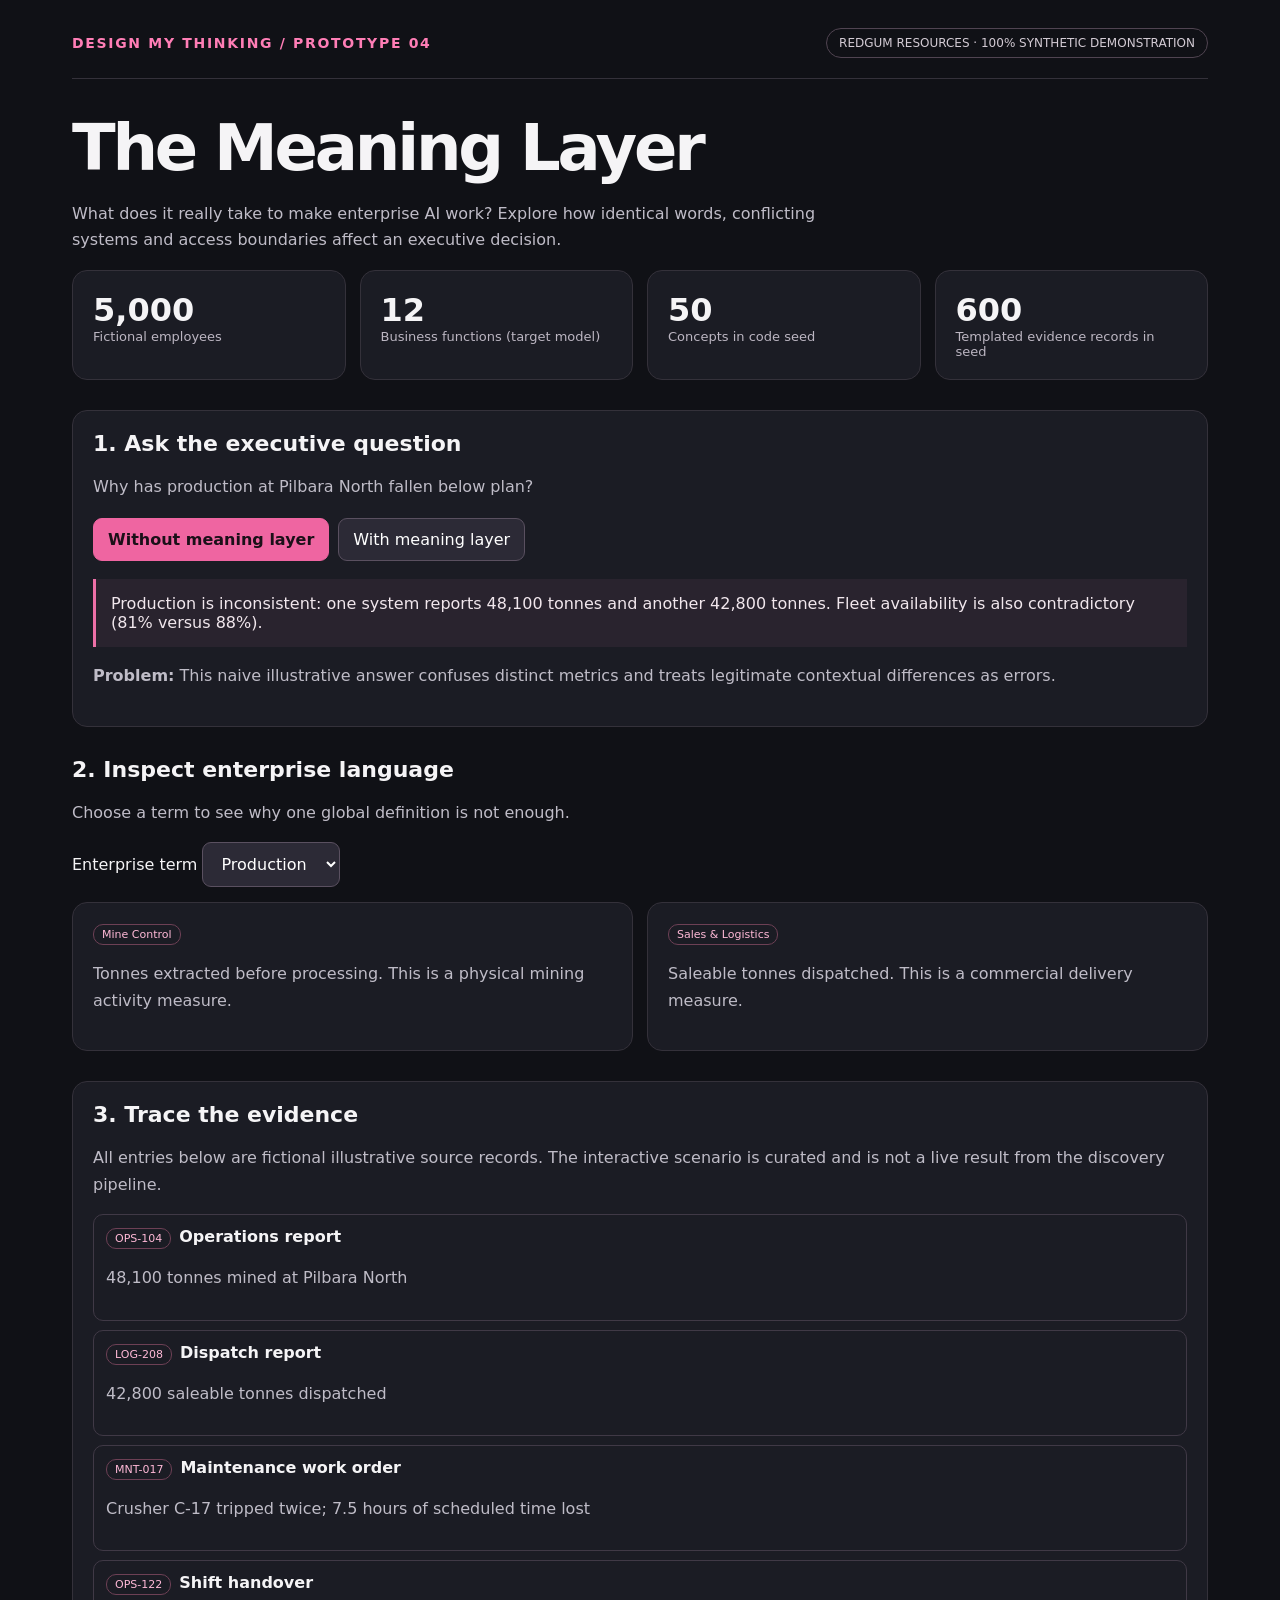
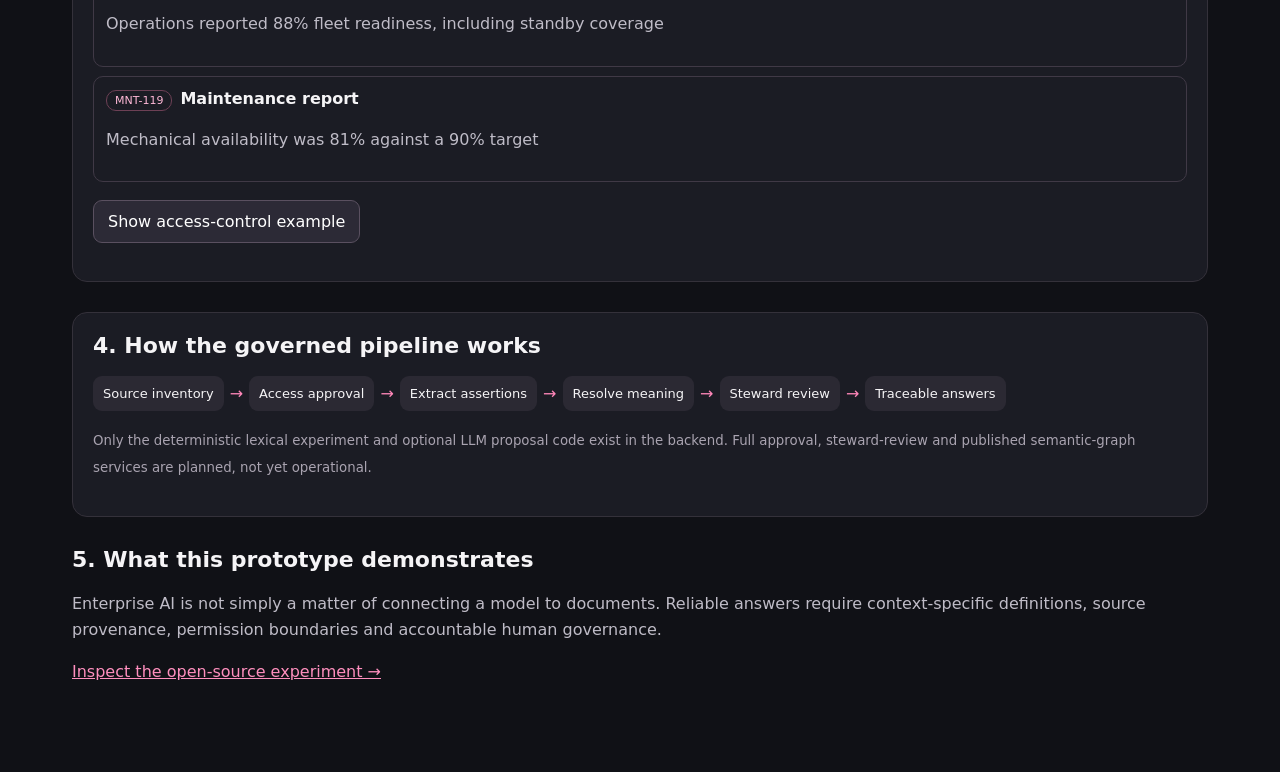
==== index.html @ 43e2ad9d "Fix GitHub Pages root: publish interactive demo at site homepage" ====
<!doctype html>
<html lang="en"><head><meta charset="utf-8"><meta name="viewport" content="width=device-width,initial-scale=1">
<title>The Meaning Layer | Redgum Resources</title>
<style>
:root{font-family:Inter,system-ui,Arial,sans-serif;color:#f5f4f6;background:#101116}*{box-sizing:border-box}body{margin:0}main{max-width:1180px;margin:auto;padding:28px 22px 70px}
header{display:flex;justify-content:space-between;gap:15px;align-items:center;flex-wrap:wrap;border-bottom:1px solid #34313a;padding-bottom:20px}
.brand{font-size:14px;letter-spacing:.12em;color:#ff7eb6;font-weight:800}.pill{border:1px solid #504451;border-radius:20px;padding:7px 12px;color:#d3cbd4;font-size:12px}
h1{font-size:clamp(36px,5vw,64px);margin:32px 0 12px;letter-spacing:-.05em}h2{margin-top:0;font-size:22px}p{color:#bfbcc7;line-height:1.65}
.grid{display:grid;grid-template-columns:repeat(auto-fit,minmax(190px,1fr));gap:14px}.card,.panel{border:1px solid #34313a;border-radius:15px;background:#1b1c24;padding:20px}
.metric{font-size:32px;font-weight:800}.label{font-size:13px;color:#bcb6c2}.section{margin-top:30px}
button,select{background:#2c2a36;color:#fff;border:1px solid #5a5060;border-radius:9px;padding:11px 14px;font:inherit;cursor:pointer}
button.active,button.primary{background:#ef65a1;color:#1b1018;border-color:#ef65a1;font-weight:750}
button:focus-visible,select:focus-visible{outline:3px solid #fff}button:hover{filter:brightness(1.13)}
.controls{display:flex;gap:9px;flex-wrap:wrap;margin:18px 0}.cols{display:grid;grid-template-columns:1fr 1fr;gap:14px}
@media(max-width:740px){.cols{grid-template-columns:1fr}}
.quote{padding:15px;border-left:3px solid #ed70a7;background:#29232e;margin:12px 0;color:#f1e7ed}
small,.muted{color:#a9a3b0}ul{padding-left:20px;line-height:1.8}.evidence{margin:9px 0;padding:12px;border:1px solid #403946;border-radius:10px}
.tag{display:inline-block;font-size:11px;color:#ffb9d7;border:1px solid #6d4055;border-radius:10px;padding:3px 8px;margin-right:8px}
#flow{display:flex;gap:6px;flex-wrap:wrap;align-items:center}.step{padding:10px;border-radius:9px;background:#2b2933;font-size:13px}.arrow{color:#ff87b9}
</style></head><body><main>
<header><div class="brand">DESIGN MY THINKING / PROTOTYPE 04</div><div class="pill">REDGUM RESOURCES · 100% SYNTHETIC DEMONSTRATION</div></header>
<h1>The Meaning Layer</h1><p style="max-width:780px">What does it really take to make enterprise AI work? Explore how identical words, conflicting systems and access boundaries affect an executive decision.</p>
<div class="grid">
<div class="card"><div class="metric">5,000</div><div class="label">Fictional employees</div></div>
<div class="card"><div class="metric">12</div><div class="label">Business functions (target model)</div></div>
<div class="card"><div class="metric">50</div><div class="label">Concepts in code seed</div></div>
<div class="card"><div class="metric">600</div><div class="label">Templated evidence records in seed</div></div>
</div>
<section class="section panel"><h2>1. Ask the executive question</h2><p>Why has production at Pilbara North fallen below plan?</p>
<div class="controls"><button id="naive" class="active" type="button">Without meaning layer</button><button id="governed" type="button">With meaning layer</button></div>
<div id="answer" aria-live="polite"></div></section>
<section class="section"><h2>2. Inspect enterprise language</h2><p>Choose a term to see why one global definition is not enough.</p>
<label for="term">Enterprise term</label> <select id="term"><option value="production">Production</option><option value="availability">Availability</option><option value="cost">Cost</option><option value="customer">Customer</option></select>
<div id="definitions" class="cols" style="margin-top:15px"></div></section>
<section class="section panel"><h2>3. Trace the evidence</h2><p>All entries below are fictional illustrative source records. The interactive scenario is curated and is not a live result from the discovery pipeline.</p><div id="evidence"></div>
<div class="controls"><button id="access" type="button">Show access-control example</button></div><div id="accessResult" aria-live="polite"></div></section>
<section class="section panel"><h2>4. How the governed pipeline works</h2>
<div id="flow"><span class="step">Source inventory</span><span class="arrow">→</span><span class="step">Access approval</span><span class="arrow">→</span><span class="step">Extract assertions</span><span class="arrow">→</span><span class="step">Resolve meaning</span><span class="arrow">→</span><span class="step">Steward review</span><span class="arrow">→</span><span class="step">Traceable answers</span></div>
<p><small>Only the deterministic lexical experiment and optional LLM proposal code exist in the backend. Full approval, steward-review and published semantic-graph services are planned, not yet operational.</small></p></section>
<section class="section"><h2>5. What this prototype demonstrates</h2><p>Enterprise AI is not simply a matter of connecting a model to documents. Reliable answers require context-specific definitions, source provenance, permission boundaries and accountable human governance.</p><p><a style="color:#ff8fbe" href="https://github.com/daniellogangill/The-meaning-layer">Inspect the open-source experiment →</a></p></section>
</main><script>
const terms={
production:[["Mine Control","Tonnes extracted before processing. This is a physical mining activity measure."],["Sales & Logistics","Saleable tonnes dispatched. This is a commercial delivery measure."]],
availability:[["Maintenance","Mechanical availability: equipment is technically capable of operating."],["Operations","Operational readiness: equipment, crews and other operating constraints are considered."]],
cost:[["Finance","Recognised accounting expense in the reporting period."],["Procurement","Committed expenditure, including purchase orders not yet invoiced."]],
customer:[["Sales","The contracted buying legal entity."],["Logistics","The receiving delivery account or ship-to location."]]
};
const records=[
["OPS-104","Operations report","48,100 tonnes mined at Pilbara North","Internal"],
["LOG-208","Dispatch report","42,800 saleable tonnes dispatched","Internal"],
["MNT-017","Maintenance work order","Crusher C-17 tripped twice; 7.5 hours of scheduled time lost","Internal"],
["OPS-122","Shift handover","Operations reported 88% fleet readiness, including standby coverage","Internal"],
["MNT-119","Maintenance report","Mechanical availability was 81% against a 90% target","Internal"],
["FIN-091","Finance email","Forecast includes purchase commitments not yet recognised as expense","Restricted"]
];
let mode="naive";
function renderAnswer(){
document.querySelector("#naive").classList.toggle("active",mode==="naive");
document.querySelector("#governed").classList.toggle("active",mode==="governed");
document.querySelector("#answer").innerHTML=mode==="naive"
? '<div class="quote">Production is inconsistent: one system reports 48,100 tonnes and another 42,800 tonnes. Fleet availability is also contradictory (81% versus 88%).</div><p><strong>Problem:</strong> This naive illustrative answer confuses distinct metrics and treats legitimate contextual differences as errors.</p>'
: '<div class="quote">The two production figures describe different stages: 48,100 tonnes mined versus 42,800 saleable tonnes dispatched. Maintenance reports 81% mechanical availability; Operations reports 88% operational readiness. Crusher interruptions are a potential contributor, but the evidence does not establish a complete causal explanation.</div><p><strong>Interpretation:</strong> Keep the definitions separate, cite the relevant source records and request validation from the accountable operations and maintenance stewards before recommending action.</p>';
}
function renderDefinitions(){const selected=document.querySelector("#term").value;document.querySelector("#definitions").innerHTML=terms[selected].map(x=>'<div class="card"><div class="tag">'+x[0]+'</div><p>'+x[1]+'</p></div>').join("")}
function renderEvidence(){document.querySelector("#evidence").innerHTML=records.filter(x=>x[3]==="Internal").map(x=>'<div class="evidence"><span class="tag">'+x[0]+'</span><strong>'+x[1]+'</strong><p>'+x[2]+'</p></div>').join("")}
document.querySelector("#naive").onclick=()=>{mode="naive";renderAnswer()};
document.querySelector("#governed").onclick=()=>{mode="governed";renderAnswer()};
document.querySelector("#term").onchange=renderDefinitions;
document.querySelector("#access").onclick=()=>document.querySelector("#accessResult").textContent="FIN-091 is restricted. The standard executive view does not disclose its contents; an authorised review and purpose check would be required.";
renderAnswer();renderDefinitions();renderEvidence();
</script></body></html>
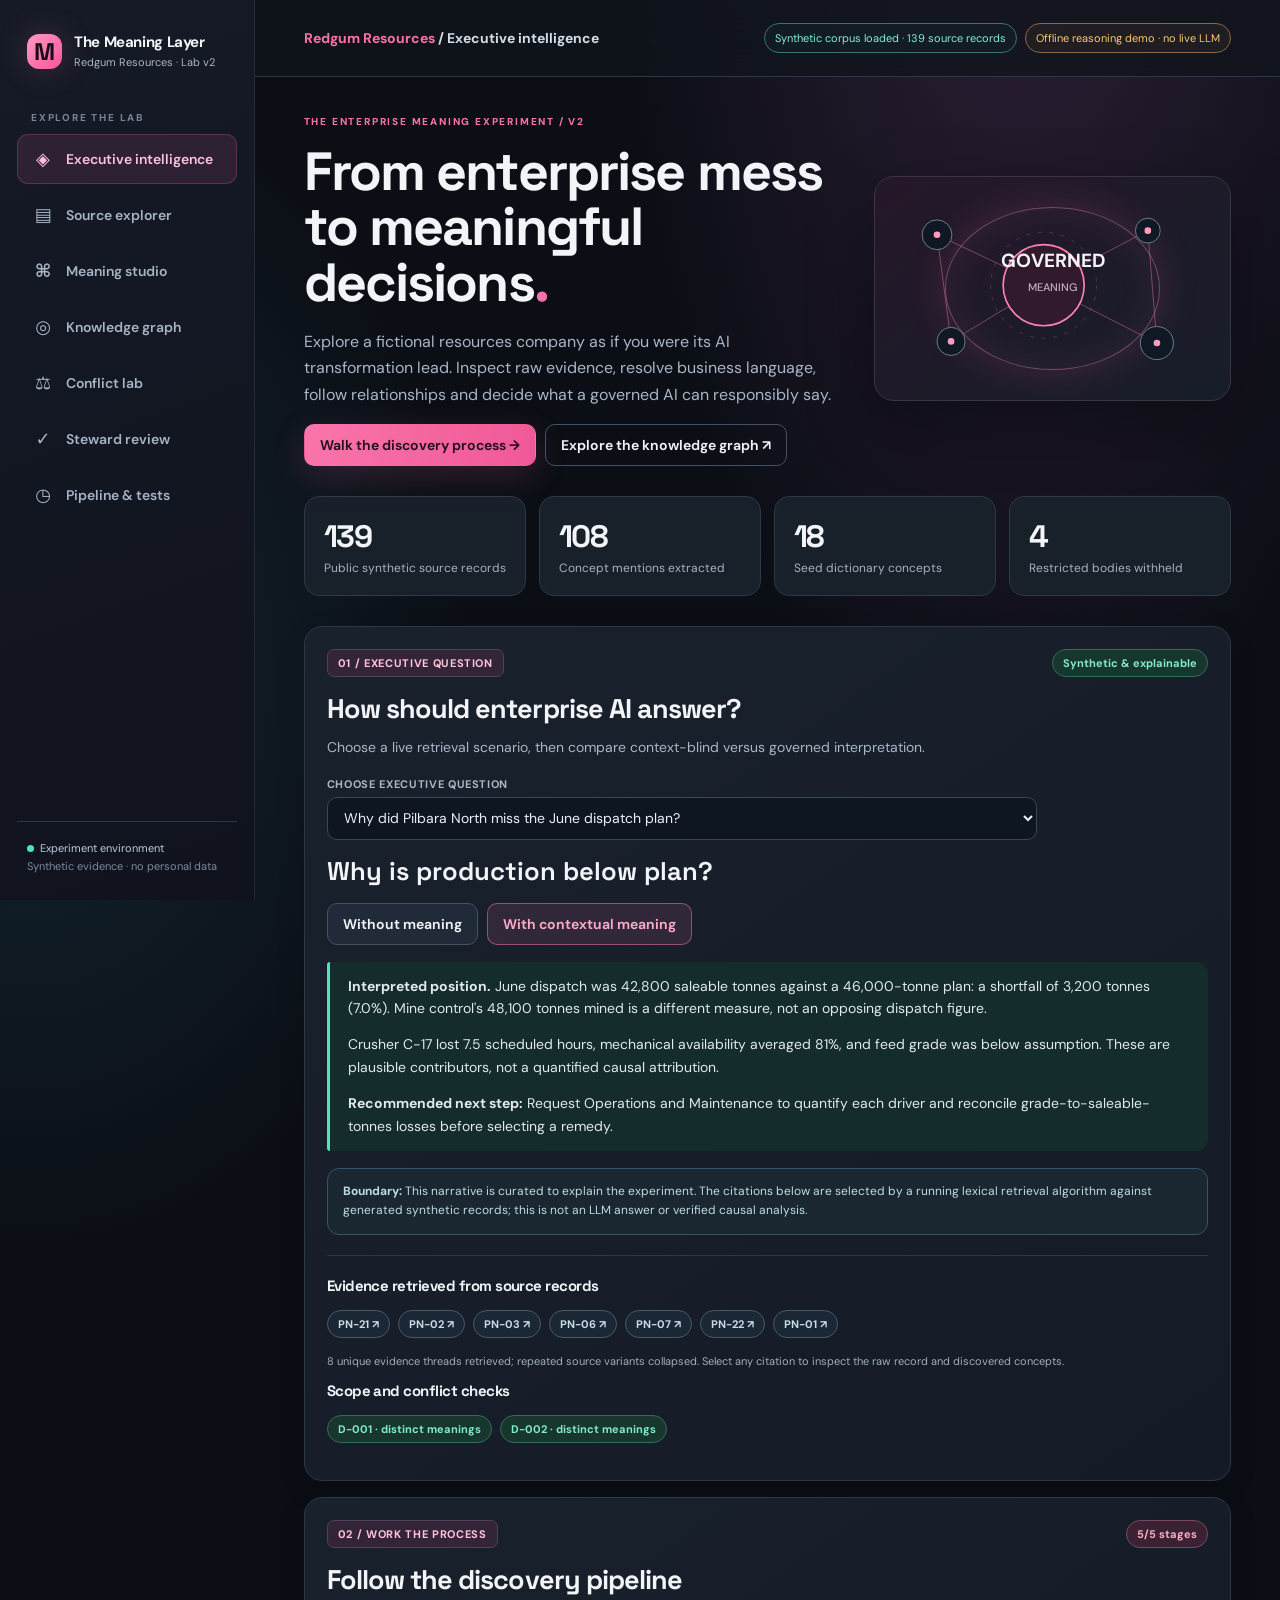
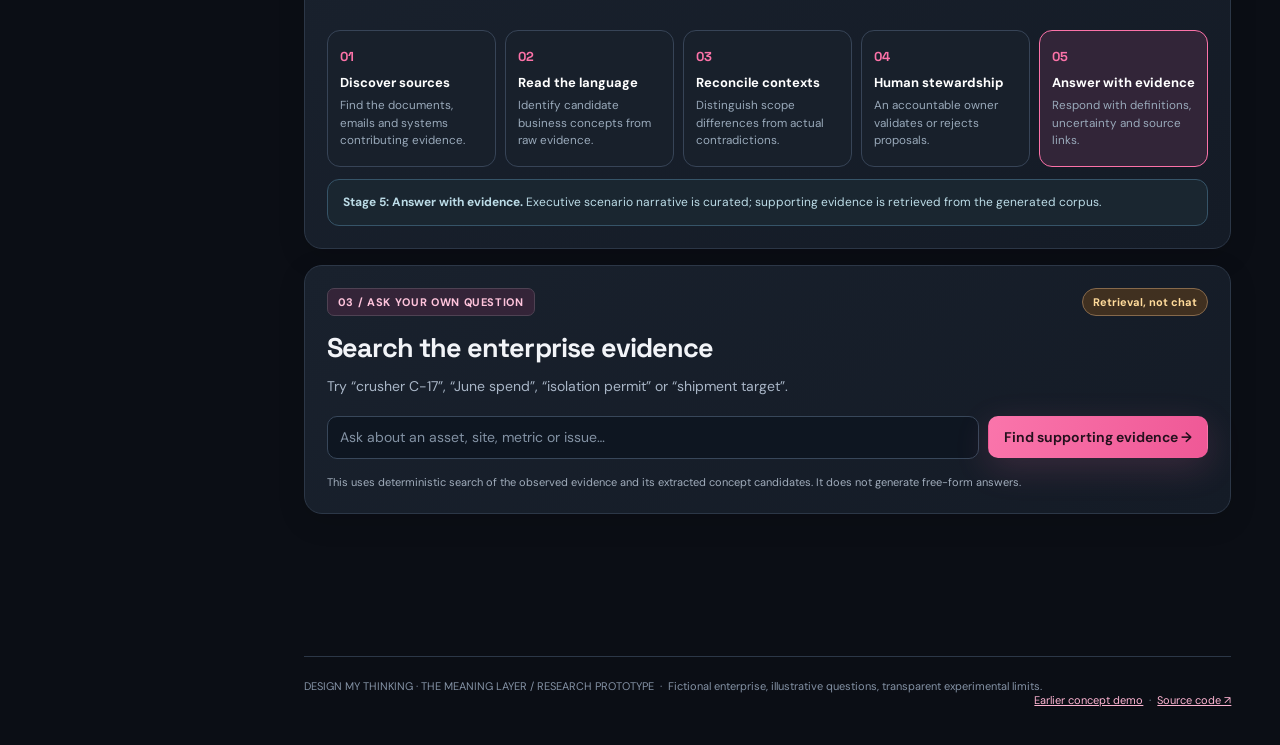
==== commit 76ed728f: "Launch Meaning Layer Lab v2 with evidence explorer, knowledge graph and governance" ====
--- a/index.html
+++ b/index.html
@@ -1,71 +1,60 @@
 <!doctype html>
-<html lang="en"><head><meta charset="utf-8"><meta name="viewport" content="width=device-width,initial-scale=1">
-<title>The Meaning Layer | Redgum Resources</title>
-<style>
-:root{font-family:Inter,system-ui,Arial,sans-serif;color:#f5f4f6;background:#101116}*{box-sizing:border-box}body{margin:0}main{max-width:1180px;margin:auto;padding:28px 22px 70px}
-header{display:flex;justify-content:space-between;gap:15px;align-items:center;flex-wrap:wrap;border-bottom:1px solid #34313a;padding-bottom:20px}
-.brand{font-size:14px;letter-spacing:.12em;color:#ff7eb6;font-weight:800}.pill{border:1px solid #504451;border-radius:20px;padding:7px 12px;color:#d3cbd4;font-size:12px}
-h1{font-size:clamp(36px,5vw,64px);margin:32px 0 12px;letter-spacing:-.05em}h2{margin-top:0;font-size:22px}p{color:#bfbcc7;line-height:1.65}
-.grid{display:grid;grid-template-columns:repeat(auto-fit,minmax(190px,1fr));gap:14px}.card,.panel{border:1px solid #34313a;border-radius:15px;background:#1b1c24;padding:20px}
-.metric{font-size:32px;font-weight:800}.label{font-size:13px;color:#bcb6c2}.section{margin-top:30px}
-button,select{background:#2c2a36;color:#fff;border:1px solid #5a5060;border-radius:9px;padding:11px 14px;font:inherit;cursor:pointer}
-button.active,button.primary{background:#ef65a1;color:#1b1018;border-color:#ef65a1;font-weight:750}
-button:focus-visible,select:focus-visible{outline:3px solid #fff}button:hover{filter:brightness(1.13)}
-.controls{display:flex;gap:9px;flex-wrap:wrap;margin:18px 0}.cols{display:grid;grid-template-columns:1fr 1fr;gap:14px}
-@media(max-width:740px){.cols{grid-template-columns:1fr}}
-.quote{padding:15px;border-left:3px solid #ed70a7;background:#29232e;margin:12px 0;color:#f1e7ed}
-small,.muted{color:#a9a3b0}ul{padding-left:20px;line-height:1.8}.evidence{margin:9px 0;padding:12px;border:1px solid #403946;border-radius:10px}
-.tag{display:inline-block;font-size:11px;color:#ffb9d7;border:1px solid #6d4055;border-radius:10px;padding:3px 8px;margin-right:8px}
-#flow{display:flex;gap:6px;flex-wrap:wrap;align-items:center}.step{padding:10px;border-radius:9px;background:#2b2933;font-size:13px}.arrow{color:#ff87b9}
-</style></head><body><main>
-<header><div class="brand">DESIGN MY THINKING / PROTOTYPE 04</div><div class="pill">REDGUM RESOURCES · 100% SYNTHETIC DEMONSTRATION</div></header>
-<h1>The Meaning Layer</h1><p style="max-width:780px">What does it really take to make enterprise AI work? Explore how identical words, conflicting systems and access boundaries affect an executive decision.</p>
-<div class="grid">
-<div class="card"><div class="metric">5,000</div><div class="label">Fictional employees</div></div>
-<div class="card"><div class="metric">12</div><div class="label">Business functions (target model)</div></div>
-<div class="card"><div class="metric">50</div><div class="label">Concepts in code seed</div></div>
-<div class="card"><div class="metric">600</div><div class="label">Templated evidence records in seed</div></div>
-</div>
-<section class="section panel"><h2>1. Ask the executive question</h2><p>Why has production at Pilbara North fallen below plan?</p>
-<div class="controls"><button id="naive" class="active" type="button">Without meaning layer</button><button id="governed" type="button">With meaning layer</button></div>
-<div id="answer" aria-live="polite"></div></section>
-<section class="section"><h2>2. Inspect enterprise language</h2><p>Choose a term to see why one global definition is not enough.</p>
-<label for="term">Enterprise term</label> <select id="term"><option value="production">Production</option><option value="availability">Availability</option><option value="cost">Cost</option><option value="customer">Customer</option></select>
-<div id="definitions" class="cols" style="margin-top:15px"></div></section>
-<section class="section panel"><h2>3. Trace the evidence</h2><p>All entries below are fictional illustrative source records. The interactive scenario is curated and is not a live result from the discovery pipeline.</p><div id="evidence"></div>
-<div class="controls"><button id="access" type="button">Show access-control example</button></div><div id="accessResult" aria-live="polite"></div></section>
-<section class="section panel"><h2>4. How the governed pipeline works</h2>
-<div id="flow"><span class="step">Source inventory</span><span class="arrow">→</span><span class="step">Access approval</span><span class="arrow">→</span><span class="step">Extract assertions</span><span class="arrow">→</span><span class="step">Resolve meaning</span><span class="arrow">→</span><span class="step">Steward review</span><span class="arrow">→</span><span class="step">Traceable answers</span></div>
-<p><small>Only the deterministic lexical experiment and optional LLM proposal code exist in the backend. Full approval, steward-review and published semantic-graph services are planned, not yet operational.</small></p></section>
-<section class="section"><h2>5. What this prototype demonstrates</h2><p>Enterprise AI is not simply a matter of connecting a model to documents. Reliable answers require context-specific definitions, source provenance, permission boundaries and accountable human governance.</p><p><a style="color:#ff8fbe" href="https://github.com/daniellogangill/The-meaning-layer">Inspect the open-source experiment →</a></p></section>
-</main><script>
-const terms={
-production:[["Mine Control","Tonnes extracted before processing. This is a physical mining activity measure."],["Sales & Logistics","Saleable tonnes dispatched. This is a commercial delivery measure."]],
-availability:[["Maintenance","Mechanical availability: equipment is technically capable of operating."],["Operations","Operational readiness: equipment, crews and other operating constraints are considered."]],
-cost:[["Finance","Recognised accounting expense in the reporting period."],["Procurement","Committed expenditure, including purchase orders not yet invoiced."]],
-customer:[["Sales","The contracted buying legal entity."],["Logistics","The receiving delivery account or ship-to location."]]
-};
-const records=[
-["OPS-104","Operations report","48,100 tonnes mined at Pilbara North","Internal"],
-["LOG-208","Dispatch report","42,800 saleable tonnes dispatched","Internal"],
-["MNT-017","Maintenance work order","Crusher C-17 tripped twice; 7.5 hours of scheduled time lost","Internal"],
-["OPS-122","Shift handover","Operations reported 88% fleet readiness, including standby coverage","Internal"],
-["MNT-119","Maintenance report","Mechanical availability was 81% against a 90% target","Internal"],
-["FIN-091","Finance email","Forecast includes purchase commitments not yet recognised as expense","Restricted"]
-];
-let mode="naive";
-function renderAnswer(){
-document.querySelector("#naive").classList.toggle("active",mode==="naive");
-document.querySelector("#governed").classList.toggle("active",mode==="governed");
-document.querySelector("#answer").innerHTML=mode==="naive"
-? '<div class="quote">Production is inconsistent: one system reports 48,100 tonnes and another 42,800 tonnes. Fleet availability is also contradictory (81% versus 88%).</div><p><strong>Problem:</strong> This naive illustrative answer confuses distinct metrics and treats legitimate contextual differences as errors.</p>'
-: '<div class="quote">The two production figures describe different stages: 48,100 tonnes mined versus 42,800 saleable tonnes dispatched. Maintenance reports 81% mechanical availability; Operations reports 88% operational readiness. Crusher interruptions are a potential contributor, but the evidence does not establish a complete causal explanation.</div><p><strong>Interpretation:</strong> Keep the definitions separate, cite the relevant source records and request validation from the accountable operations and maintenance stewards before recommending action.</p>';
-}
-function renderDefinitions(){const selected=document.querySelector("#term").value;document.querySelector("#definitions").innerHTML=terms[selected].map(x=>'<div class="card"><div class="tag">'+x[0]+'</div><p>'+x[1]+'</p></div>').join("")}
-function renderEvidence(){document.querySelector("#evidence").innerHTML=records.filter(x=>x[3]==="Internal").map(x=>'<div class="evidence"><span class="tag">'+x[0]+'</span><strong>'+x[1]+'</strong><p>'+x[2]+'</p></div>').join("")}
-document.querySelector("#naive").onclick=()=>{mode="naive";renderAnswer()};
-document.querySelector("#governed").onclick=()=>{mode="governed";renderAnswer()};
-document.querySelector("#term").onchange=renderDefinitions;
-document.querySelector("#access").onclick=()=>document.querySelector("#accessResult").textContent="FIN-091 is restricted. The standard executive view does not disclose its contents; an authorised review and purpose check would be required.";
-renderAnswer();renderDefinitions();renderEvidence();
-</script></body></html>+<html lang="en-AU">
+<head>
+  <meta charset="utf-8">
+  <meta name="viewport" content="width=device-width, initial-scale=1">
+  <meta name="theme-color" content="#0b0e15">
+  <meta name="description" content="The Meaning Layer Lab — explore how enterprise AI derives contextual meaning from fragmented synthetic evidence, with a graph, concept discovery and human governance.">
+  <title>The Meaning Layer Lab | Redgum Resources</title>
+  <link rel="stylesheet" href="./lab/style.css?edition=2">
+  <link rel="icon" href="data:image/svg+xml,%3Csvg xmlns='http://www.w3.org/2000/svg' viewBox='0 0 100 100'%3E%3Crect width='100' height='100' rx='24' fill='%23151b24'/%3E%3Cpath d='M22 50h56M50 22v56' stroke='%23fc72a8' stroke-width='10' stroke-linecap='round'/%3E%3C/svg%3E">
+</head>
+<body>
+  <div class="shell">
+    <aside class="sidebar" aria-label="Application navigation">
+      <div class="identity">
+        <div class="brand-icon" aria-hidden="true">M</div>
+        <div><strong>The Meaning Layer</strong><small>Redgum Resources · Lab v2</small></div>
+      </div>
+      <div class="nav-title">Explore the lab</div>
+      <nav class="nav" aria-label="Primary">
+        <button type="button" data-view="executive" class="active" aria-label="Executive intelligence"><span class="icon" aria-hidden="true">◈</span><span class="nav-label">Executive intelligence</span></button>
+        <button type="button" data-view="sources" aria-label="Source explorer"><span class="icon" aria-hidden="true">▤</span><span class="nav-label">Source explorer</span></button>
+        <button type="button" data-view="terms" aria-label="Meaning studio"><span class="icon" aria-hidden="true">⌘</span><span class="nav-label">Meaning studio</span></button>
+        <button type="button" data-view="graph" aria-label="Knowledge graph"><span class="icon" aria-hidden="true">◎</span><span class="nav-label">Knowledge graph</span></button>
+        <button type="button" data-view="conflicts" aria-label="Conflict lab"><span class="icon" aria-hidden="true">⚖</span><span class="nav-label">Conflict lab</span></button>
+        <button type="button" data-view="stewards" aria-label="Steward review"><span class="icon" aria-hidden="true">✓</span><span class="nav-label">Steward review</span></button>
+        <button type="button" data-view="pipeline" aria-label="Pipeline and testing"><span class="icon" aria-hidden="true">◷</span><span class="nav-label">Pipeline &amp; tests</span></button>
+      </nav>
+      <div class="sidebar-bottom">
+        <span class="dot" aria-hidden="true"></span><span class="words" style="color:#b9cfdd;font-size:11px">Experiment environment</span>
+        <br><small class="words">Synthetic evidence · no personal data</small>
+      </div>
+    </aside>
+    <div class="app">
+      <header class="topbar">
+        <div class="crumb" id="crumb"><b>Redgum Resources</b> / Executive intelligence</div>
+        <div class="top-right">
+          <span class="badge live" id="datasetStatus">Loading synthetic dataset…</span>
+          <span class="badge warning">Offline reasoning demo · no live LLM</span>
+        </div>
+      </header>
+      <main id="content" class="content" tabindex="-1">
+        <div class="panel"><h1>Loading the evidence lab…</h1>
+          <p>The site is loading a reproducible, pre-generated synthetic enterprise dataset.</p>
+        </div>
+      </main>
+      <div class="content" style="padding-top:0;padding-bottom:30px">
+        <div class="footer">DESIGN MY THINKING · THE MEANING LAYER / RESEARCH PROTOTYPE
+          &nbsp;·&nbsp; Fictional enterprise, illustrative questions, transparent experimental limits.
+          <span style="float:right"><a href="./overview.html">Earlier concept demo</a> &nbsp;·&nbsp;
+          <a href="https://github.com/daniellogangill/The-meaning-layer" target="_blank" rel="noopener">Source code ↗</a></span>
+        </div>
+      </div>
+    </div>
+  </div>
+  <dialog id="docDialog" aria-label="Evidence details"></dialog>
+  <noscript>This interactive prototype requires JavaScript. Please enable JavaScript to explore the evidence.</noscript>
+  <script src="./lab/app.js?edition=2" defer></script>
+</body>
+</html>
--- a/lab/style.css
+++ b/lab/style.css
@@ -0,0 +1,32 @@
+@import url('https://fonts.googleapis.com/css2?family=DM+Sans:wght@400;500;600;700&family=Space+Grotesk:wght@400;500;600;700&display=swap');
+:root{color-scheme:dark;--bg:#0b0e15;--surface:#141923;--panel:#171e2a;--panel2:#1d2635;--stroke:#2c3747;--text:#f2f4f8;--sub:#a9b6c7;--muted:#7d8a9d;--hot:#fc72a8;--hot2:#ffb5d3;--teal:#4ee2c0;--amber:#ffc872;--red:#ff7c85;--blue:#8d9fff;--shadow:0 22px 65px #02040766}
+*{box-sizing:border-box}html{scroll-behavior:smooth}body{margin:0;background:radial-gradient(ellipse at 80% -10%,#302038 0,transparent 29%),radial-gradient(ellipse at 2% 28%,#132631 0,transparent 25%),var(--bg);font-family:'DM Sans',system-ui,sans-serif;color:var(--text);font-size:14px}
+button,input,select,textarea{font:inherit}button{cursor:pointer}a{color:var(--hot2)}button:focus-visible,input:focus-visible,select:focus-visible{outline:2px solid var(--hot);outline-offset:3px}
+p{line-height:1.64;color:var(--sub)}h1,h2,h3,h4{font-family:'Space Grotesk',system-ui,sans-serif;letter-spacing:-.035em}h1{font-size:clamp(38px,4.2vw,65px);line-height:1.03;margin:15px 0 19px}h2{font-size:27px;margin:0 0 10px}h3{font-size:19px;margin:0 0 10px}h4{font-size:15px;margin:0 0 8px}
+.shell{display:grid;grid-template-columns:255px minmax(0,1fr);min-height:100vh}.sidebar{position:sticky;top:0;height:100vh;display:flex;flex-direction:column;padding:26px 17px;background:linear-gradient(160deg,#151a26 0%,#10131e 100%);border-right:1px solid #34405080;z-index:10}
+.identity{display:flex;gap:12px;align-items:center;padding:6px 10px 27px}.brand-icon{width:35px;height:35px;display:grid;place-items:center;border-radius:12px;color:#190b18;background:linear-gradient(135deg,#ff9ac3,#f85599);font-family:'Space Grotesk';font-weight:800;font-size:24px;box-shadow:0 0 32px #fc72a83a}.identity strong{display:block;letter-spacing:-.025em;font-size:15px}.identity small{color:var(--sub);font-size:11px}
+.nav-title{margin:14px 14px 10px;color:#748397;font-size:10px;text-transform:uppercase;letter-spacing:.18em;font-weight:800}.nav{display:grid;gap:6px}.nav button{display:flex;align-items:center;gap:12px;width:100%;text-align:left;background:transparent;border:1px solid transparent;color:#a6b4c6;border-radius:11px;padding:12px 14px;font-weight:600}.nav button:hover{background:#222b3a;color:#fff}.nav button.active{background:#f868a91c;border-color:#f868a93c;color:#ffc2dc}.nav .icon{display:inline-flex;width:22px;justify-content:center;font-size:18px}
+.sidebar-bottom{margin-top:auto;border-top:1px solid var(--stroke);padding:16px 10px 0}.sidebar-bottom .dot{width:7px;height:7px;background:var(--teal);display:inline-block;border-radius:50%;margin-right:6px}.sidebar-bottom small{font-size:11px;color:var(--muted)}
+.app{min-width:0}.topbar{min-height:77px;display:flex;justify-content:space-between;align-items:center;gap:12px;padding:16px clamp(20px,3.8vw,57px);border-bottom:1px solid var(--stroke);background:#10151cc9;backdrop-filter:blur(18px);position:sticky;top:0;z-index:9}.crumb{font-weight:700;color:#d4dce6}.crumb b{color:var(--hot)}.top-right{display:flex;gap:8px;align-items:center;flex-wrap:wrap}.badge{font-size:11px;padding:7px 10px;border:1px solid #3a4756;border-radius:999px;color:#bac7d5;white-space:nowrap}.badge.live{color:#83f0d5;border-color:#327968;background:#16453b2b}.badge.warning{color:var(--amber);border-color:#8c6940;background:#8c69401a}
+.content{padding:34px clamp(20px,3.8vw,57px) 90px;max-width:1580px;margin:auto}.eyebrow{letter-spacing:.18em;color:var(--hot);font-weight:800;text-transform:uppercase;font-size:10px}.lead{max-width:850px;font-size:16px}.hero{position:relative;display:grid;grid-template-columns:minmax(0,1.5fr) minmax(250px,1fr);gap:34px;align-items:center;margin-bottom:30px}.hero-art{min-height:225px;border:1px solid #3b3445;background:linear-gradient(145deg,#251729,#171e29);border-radius:20px;position:relative;overflow:hidden;box-shadow:var(--shadow)}.hero-art svg{width:100%;height:100%;position:absolute;inset:0}.hero-art .orb{position:absolute;border:1px solid #ed8bb76b;border-radius:50%;inset:30px 70px;box-shadow:0 0 40px #ef65a12e,inset 0 0 40px #ff86bd15}.hero-art .center-word{position:absolute;top:42%;left:50%;transform:translate(-50%,-50%);font-size:19px;font-weight:700;white-space:nowrap}.hero-art .center-word small{display:block;text-align:center;font-size:11px;margin-top:7px;color:#c5a9c0;font-weight:500}
+.views{min-height:65vh}.view[hidden]{display:none!important}.panel{background:linear-gradient(145deg,#19212d,#141b26);border:1px solid var(--stroke);border-radius:18px;padding:22px;box-shadow:0 8px 28px #05070a21}.panel + .panel{margin-top:16px}.section-head{display:flex;justify-content:space-between;align-items:flex-start;gap:16px;flex-wrap:wrap;margin-bottom:18px}.section-head p{margin:5px 0 0}.muted{color:var(--muted)}.section-flag{display:inline-block;border:1px solid #4f4253;background:#342438;padding:6px 10px;border-radius:7px;color:#ffc4dc;font-size:11px;font-weight:700;letter-spacing:.06em}
+.stat-grid{display:grid;grid-template-columns:repeat(4,minmax(0,1fr));gap:13px;margin:25px 0 30px}.stat{background:#18202a;border:1px solid #2c3949;border-radius:15px;padding:19px}.stat .value{font-family:'Space Grotesk';font-size:31px;font-weight:700;letter-spacing:-.05em}.stat .caption{color:#a5b2c3;font-size:12px;margin-top:4px}
+.columns{display:grid;grid-template-columns:minmax(0,1.45fr) minmax(260px,.85fr);gap:15px}.columns.equal{grid-template-columns:1fr 1fr}.row{display:flex;align-items:center;gap:9px;flex-wrap:wrap}.spacer{flex:1}.btn{border:1px solid #425166;border-radius:10px;padding:11px 15px;background:#212a38;color:#f0f3f7;font-weight:650;transition:.16s ease}.btn:hover{border-color:#a16e98;background:#323041}.btn.primary{background:linear-gradient(105deg,#fa75ab,#ef5896);color:#24101d;border-color:transparent;box-shadow:0 10px 35px #fa75ab2a}.btn.active{color:#ffaacb;background:#f975a81c;border-color:#f975a884}.btn.quiet{background:transparent}.btn.small{font-size:12px;padding:8px 11px}.btn.full{width:100%}.control,select{background:#0e1621;color:#ecf0f6;border:1px solid #38475a;border-radius:10px;min-height:43px;padding:10px 12px;max-width:100%}.control::placeholder{color:#8392a4}input.control{width:100%}select{cursor:pointer}.input-label{font-size:11px;color:#aab7c6;display:block;margin-bottom:6px;font-weight:700;letter-spacing:.06em;text-transform:uppercase}
+.question{font:650 clamp(22px,2vw,31px)/1.28 'Space Grotesk',sans-serif;margin:15px 0}.description{line-height:1.7;color:#b8c6d6}.answer{border-left:3px solid var(--hot);padding:13px 18px;border-radius:3px 12px 12px 3px;background:#261d2a;margin:17px 0}.answer.good{border-color:var(--teal);background:#152c2c}.answer p{margin:0 0 13px;color:#e1e8ef}.answer p:last-child{margin-bottom:0}.notice{background:#1a2630;border:1px solid #365468;color:#bcdce7;border-radius:12px;padding:13px 15px;font-size:12px;line-height:1.6}.notice.amber{background:#302718;border-color:#78613b;color:#ffe3b2}.micro{font-size:11px;color:#a1adbc;line-height:1.6}
+.trace{display:flex;gap:8px;flex-wrap:wrap;margin:15px 0}.source-chip,.pill{border:1px solid #475a68;border-radius:999px;background:#1b2734;color:#c9dde7;padding:6px 10px;font-size:11px;font-weight:700}.source-chip{cursor:pointer}.source-chip:hover{background:#314255;color:white}.pill.pink{color:#ffadcb;border-color:#774765;background:#3b2233}.pill.green{color:#81ebc8;border-color:#376a59;background:#17372e}.pill.red{color:#ffb0aa;border-color:#854850;background:#381d27}.pill.amber{color:#ffdb9b;border-color:#86694b;background:#403020}.pill.gray{color:#b8c4d5}.sep{height:1px;background:var(--stroke);margin:20px 0}
+.pipeline{display:grid;grid-template-columns:repeat(5,1fr);gap:9px;margin-top:23px}.pipe{border:1px solid #374457;border-radius:13px;padding:16px 12px;background:#18202b;min-height:110px}.pipe strong{display:block;font-size:13px;margin-top:9px}.pipe small{display:block;margin-top:6px;line-height:1.5;color:#99a9ba}.pipe i{font-style:normal;color:var(--hot);font:700 13px 'Space Grotesk'}
+.table-wrap{overflow-x:auto}.table{width:100%;border-collapse:collapse;min-width:680px}.table th{text-align:left;font-size:11px;letter-spacing:.08em;color:#91a3b9;text-transform:uppercase;padding:11px;border-bottom:1px solid #415167}.table td{padding:12px 11px;font-size:12px;border-bottom:1px solid #2c3748;vertical-align:top;color:#d0dae5}.table tr:hover td{background:#1e2a38}.table tbody tr{cursor:pointer}.table .sub{display:block;color:#8393a7;margin-top:3px;font-size:11px}
+.filter-row{display:grid;grid-template-columns:minmax(180px,2fr) repeat(3,minmax(125px,1fr));gap:10px;margin-bottom:14px}.filter-row .control{width:100%}
+.doc-inspector{min-height:220px}.doc-body{white-space:pre-wrap;line-height:1.8;color:#dce8f2;font-size:14px;background:#121c28;padding:18px;border-radius:12px;border:1px solid #334257}.keyline{display:grid;grid-template-columns:130px 1fr;gap:9px;font-size:12px;margin:8px 0}.keyline span:first-child{color:#8395ab}.candidate{display:flex;justify-content:space-between;gap:8px;background:#1b2935;border:1px solid #344557;padding:10px 12px;border-radius:9px;margin:7px 0}.candidate span{color:#bad4df}.candidate b{color:#9ef0cc;font-size:12px}
+.term-grid{display:grid;grid-template-columns:repeat(auto-fit,minmax(200px,1fr));gap:11px}.term-card{background:#1d2634;border:1px solid #344154;border-radius:12px;padding:15px;text-align:left;color:#eef3f8}.term-card:hover,.term-card.active{border-color:var(--hot);background:#292438}.term-card strong{display:block;margin:7px 0}.term-card small{color:#a5b8c8}.term-detail{margin-top:16px}
+.graph-layout{display:grid;grid-template-columns:minmax(0,1.65fr) minmax(235px,1fr);gap:15px}.graph-canvas{background:radial-gradient(ellipse at center,#1e2b3c,#0f1722);border:1px solid #344455;border-radius:16px;min-height:540px;position:relative;overflow:hidden}.graph-canvas svg{display:block;width:100%;height:540px}.graph-node{cursor:pointer}.graph-node circle{transition:.2s}.graph-node:hover circle{filter:drop-shadow(0 0 10px #ff82bd);stroke:#fff;stroke-width:2}.graph-node text{pointer-events:none;fill:#dbe5f1;font:11px 'DM Sans',sans-serif}.graph-edge{stroke:#607f8c;stroke-opacity:.35}.graph-edge.highlight{stroke:#fd87bd;stroke-opacity:.85;stroke-width:2}
+.review-item{padding:17px;border:1px solid #374557;border-radius:13px;background:#18212e;margin-top:11px}.review-item h4{margin:9px 0}.review-item p{margin:5px 0 11px}.review-item .row{justify-content:space-between}.review-item .actions{display:flex;gap:7px;flex-wrap:wrap}.timeline{position:relative;padding-left:17px;border-left:2px solid #394a5b;margin-left:10px}.milestone{padding:0 0 23px 18px;position:relative}.milestone:before{content:"";position:absolute;left:-24px;top:3px;width:11px;height:11px;border-radius:50%;background:var(--hot);border:3px solid #13202b}.milestone p{margin:4px 0;font-size:12px}.milestone strong{font-size:13px}
+.comparison-card{border:1px solid #394656;background:#1b2632;padding:16px;border-radius:13px;margin-bottom:10px}.comparison-card h4{margin:10px 0}.comparison-card p{margin:0 0 11px;font-size:12px}.comparison-card button{margin-top:4px}
+.tabs{display:flex;gap:8px;flex-wrap:wrap;margin:16px 0}.tabs button{border:1px solid #39485c;padding:9px 12px;border-radius:10px;background:#202a37;color:#b8c7d8;font-weight:700}.tabs button.active{border-color:#f881b4;color:#ffb7d3;background:#402b39}
+.progress{height:9px;border-radius:999px;background:#394452;overflow:hidden;margin-top:10px}.progress span{display:block;height:100%;background:linear-gradient(90deg,#fc72a8,#76e5ca);border-radius:inherit}
+.empty{padding:25px;text-align:center;color:#aab6c7;border:1px dashed #4b5765;border-radius:12px}.footer{margin-top:52px;border-top:1px solid var(--stroke);padding:22px 0;font-size:11px;color:#8492a5}
+.hidden{display:none!important}
+@media(max-width:1150px){.shell{grid-template-columns:80px minmax(0,1fr)}.sidebar{padding:23px 12px}.identity{padding:5px 5px 25px}.identity div:nth-child(2),.nav-title,.nav .nav-label,.sidebar-bottom .words{display:none}.nav button{justify-content:center;padding:12px}.nav .icon{width:auto}.sidebar-bottom{text-align:center}.pipeline{grid-template-columns:repeat(3,1fr)}}
+@media(max-width:840px){.hero,.columns,.columns.equal,.graph-layout{grid-template-columns:1fr}.hero-art{min-height:170px}.stat-grid{grid-template-columns:repeat(2,1fr)}.filter-row{grid-template-columns:1fr 1fr}.pipeline{grid-template-columns:repeat(2,1fr)}}
+@media(max-width:560px){.shell{display:block}.sidebar{height:auto;position:sticky;top:0;padding:8px 12px;flex-direction:row;align-items:center;overflow:auto;border-right:0;border-bottom:1px solid #354251}.identity{padding:0 12px 0 0}.identity div:nth-child(2){display:none}.brand-icon{width:28px;height:28px;font-size:19px}.nav{display:flex;gap:3px}.nav button{padding:9px 10px}.nav .icon{font-size:16px}.sidebar-bottom{display:none}.topbar{position:static;padding:13px 17px}.top-right .badge.warning{display:none}.content{padding:22px 16px 70px}.hero{margin-bottom:12px}.hero-art{display:none}.stat-grid{gap:8px}.stat{padding:13px}.stat .value{font-size:25px}.panel{padding:16px}.filter-row{grid-template-columns:1fr}.table{min-width:590px}.graph-canvas{min-height:420px}.graph-canvas svg{height:420px}.pipe{min-height:92px}}
+@media(prefers-reduced-motion:reduce){html{scroll-behavior:auto}*,*:before,*:after{animation-duration:.01ms!important;transition-duration:.01ms!important}}
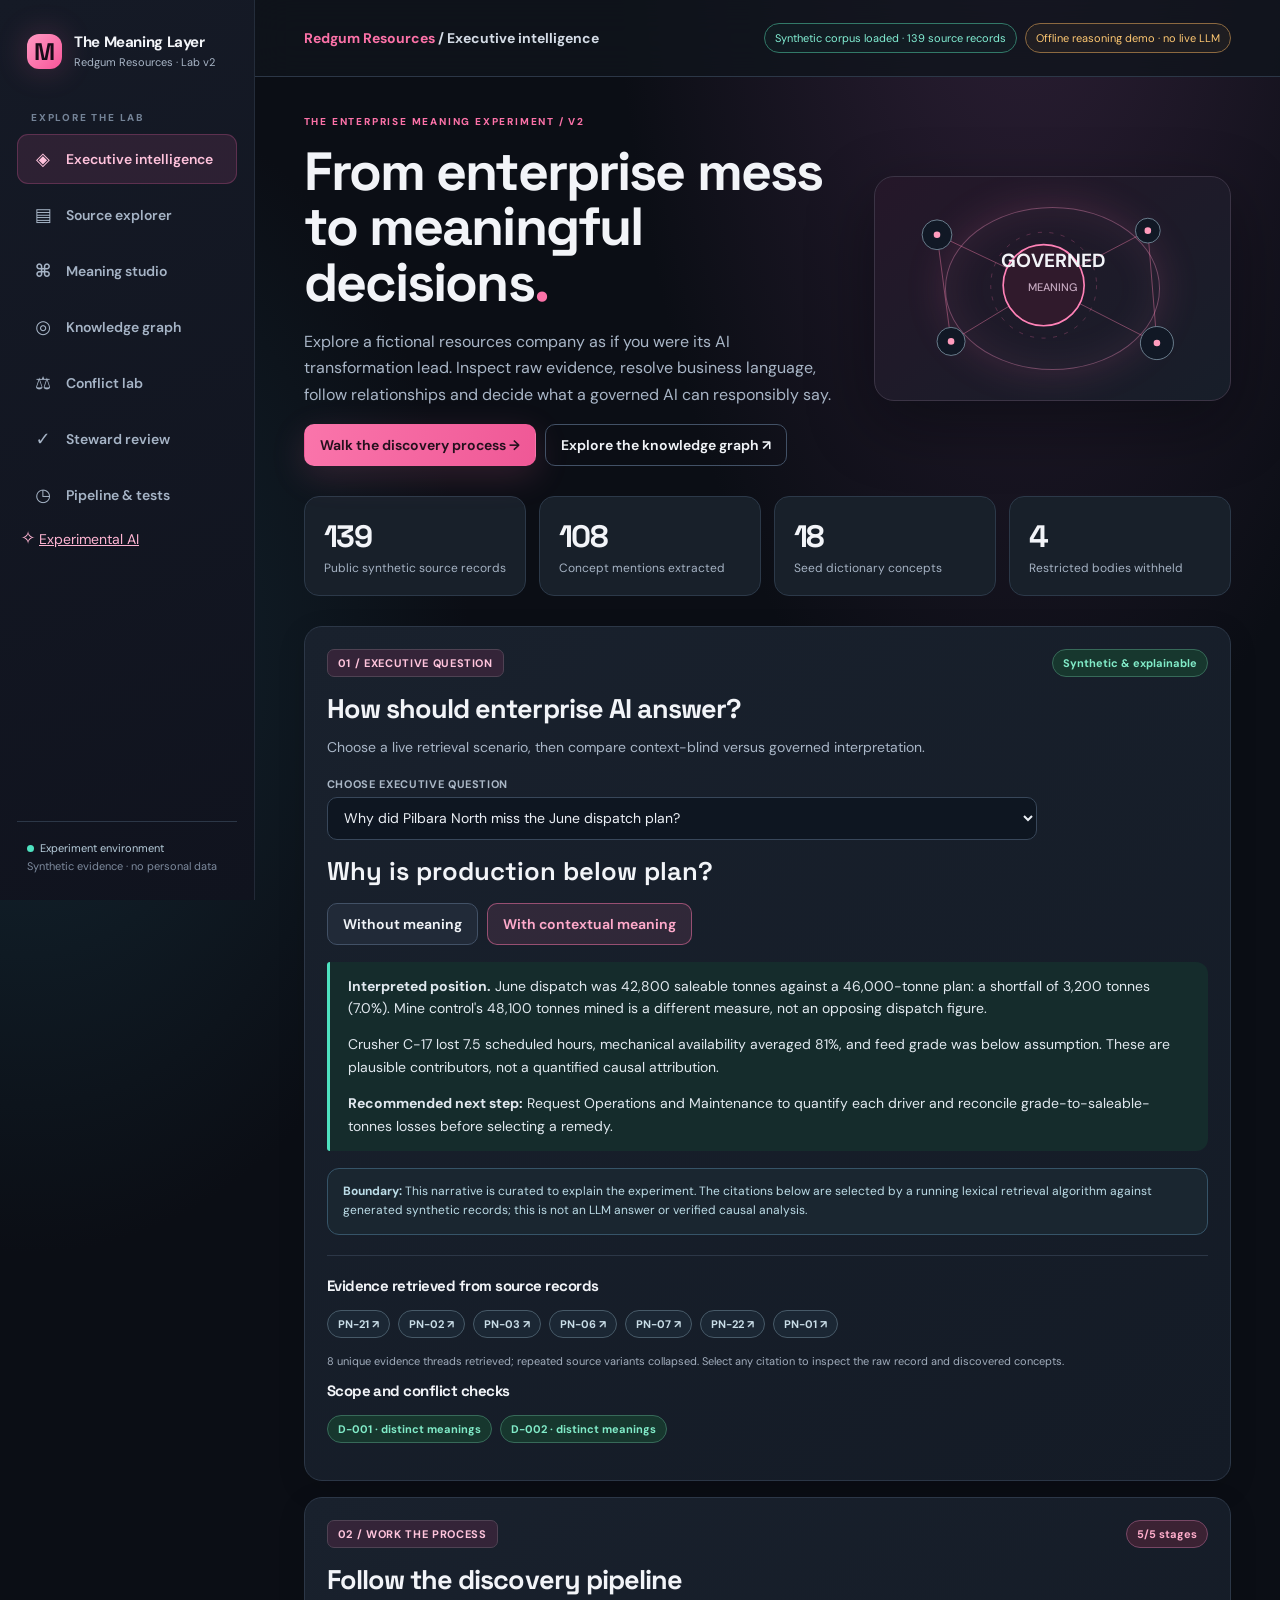
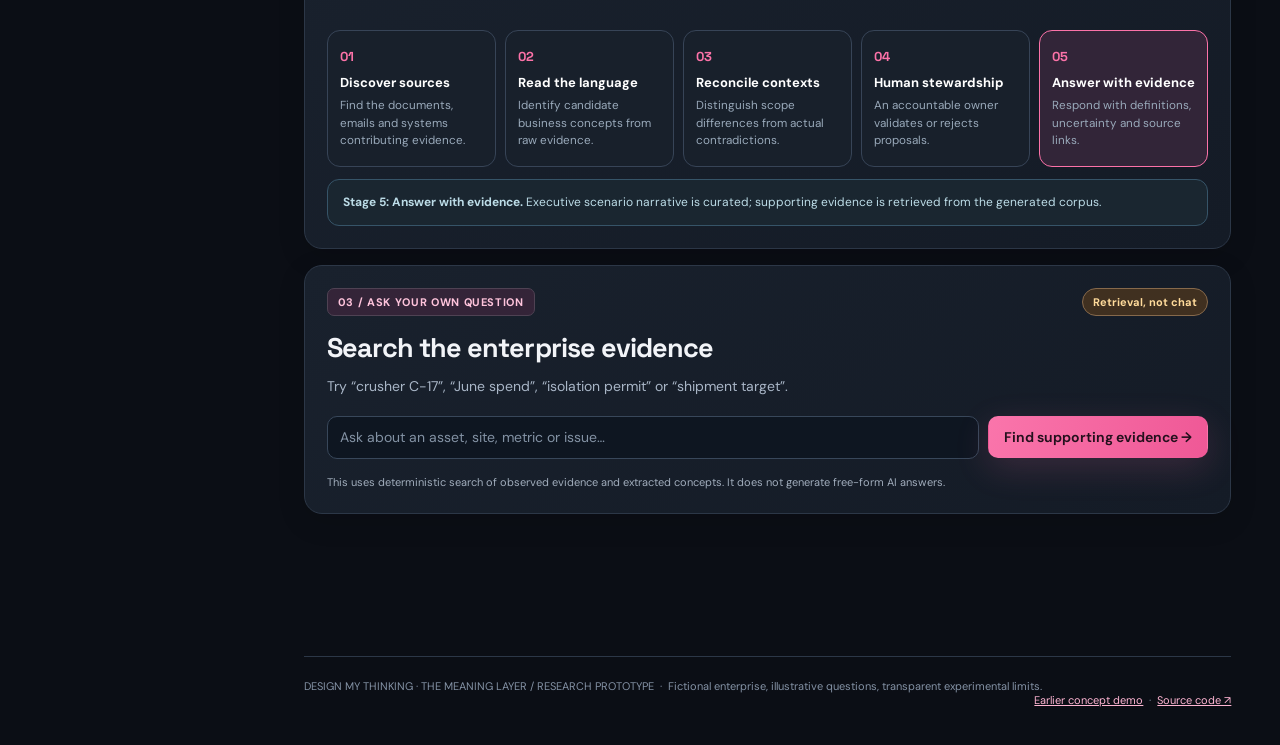
==== commit 7935b3f1: "Expose the new experimental AI workbench from main lab navigation" ====
--- a/index.html
+++ b/index.html
@@ -25,6 +25,7 @@
         <button type="button" data-view="conflicts" aria-label="Conflict lab"><span class="icon" aria-hidden="true">⚖</span><span class="nav-label">Conflict lab</span></button>
         <button type="button" data-view="stewards" aria-label="Steward review"><span class="icon" aria-hidden="true">✓</span><span class="nav-label">Steward review</span></button>
         <button type="button" data-view="pipeline" aria-label="Pipeline and testing"><span class="icon" aria-hidden="true">◷</span><span class="nav-label">Pipeline &amp; tests</span></button>
+        <a class="nav-ai-link" href="./lab/ai.html" aria-label="Experimental AI workbench"><span class="icon" aria-hidden="true">✧</span><span class="nav-label">Experimental AI</span></a>
       </nav>
       <div class="sidebar-bottom">
         <span class="dot" aria-hidden="true"></span><span class="words" style="color:#b9cfdd;font-size:11px">Experiment environment</span>
--- a/lab/style.css
+++ b/lab/style.css
@@ -30,3 +30,13 @@
 @media(max-width:840px){.hero,.columns,.columns.equal,.graph-layout{grid-template-columns:1fr}.hero-art{min-height:170px}.stat-grid{grid-template-columns:repeat(2,1fr)}.filter-row{grid-template-columns:1fr 1fr}.pipeline{grid-template-columns:repeat(2,1fr)}}
 @media(max-width:560px){.shell{display:block}.sidebar{height:auto;position:sticky;top:0;padding:8px 12px;flex-direction:row;align-items:center;overflow:auto;border-right:0;border-bottom:1px solid #354251}.identity{padding:0 12px 0 0}.identity div:nth-child(2){display:none}.brand-icon{width:28px;height:28px;font-size:19px}.nav{display:flex;gap:3px}.nav button{padding:9px 10px}.nav .icon{font-size:16px}.sidebar-bottom{display:none}.topbar{position:static;padding:13px 17px}.top-right .badge.warning{display:none}.content{padding:22px 16px 70px}.hero{margin-bottom:12px}.hero-art{display:none}.stat-grid{gap:8px}.stat{padding:13px}.stat .value{font-size:25px}.panel{padding:16px}.filter-row{grid-template-columns:1fr}.table{min-width:590px}.graph-canvas{min-height:420px}.graph-canvas svg{height:420px}.pipe{min-height:92px}}
 @media(prefers-reduced-motion:reduce){html{scroll-behavior:auto}*,*:before,*:after{animation-duration:.01ms!important;transition-duration:.01ms!important}}
+
+/* Native evidence inspector modal: keyboard-dismissable and accessible on mobile. */
+#docDialog{color:var(--text);background:transparent;border:0;padding:0;width:min(760px,calc(100vw - 28px));max-height:90vh;max-width:760px;box-shadow:var(--shadow)}
+#docDialog::backdrop{background:#03060bc9;backdrop-filter:blur(7px)}
+#docDialog .panel{max-height:85vh;overflow:auto;border:1px solid #617183}
+#docDialog .trace{max-height:180px;overflow:auto}
+#docDialog[open]{display:block}
+a:hover{text-decoration-color:var(--hot)}
+.btn:disabled{opacity:.4;cursor:not-allowed}
+.table tr[data-action="doc"]:focus-visible{outline:2px solid var(--hot);outline-offset:-3px}
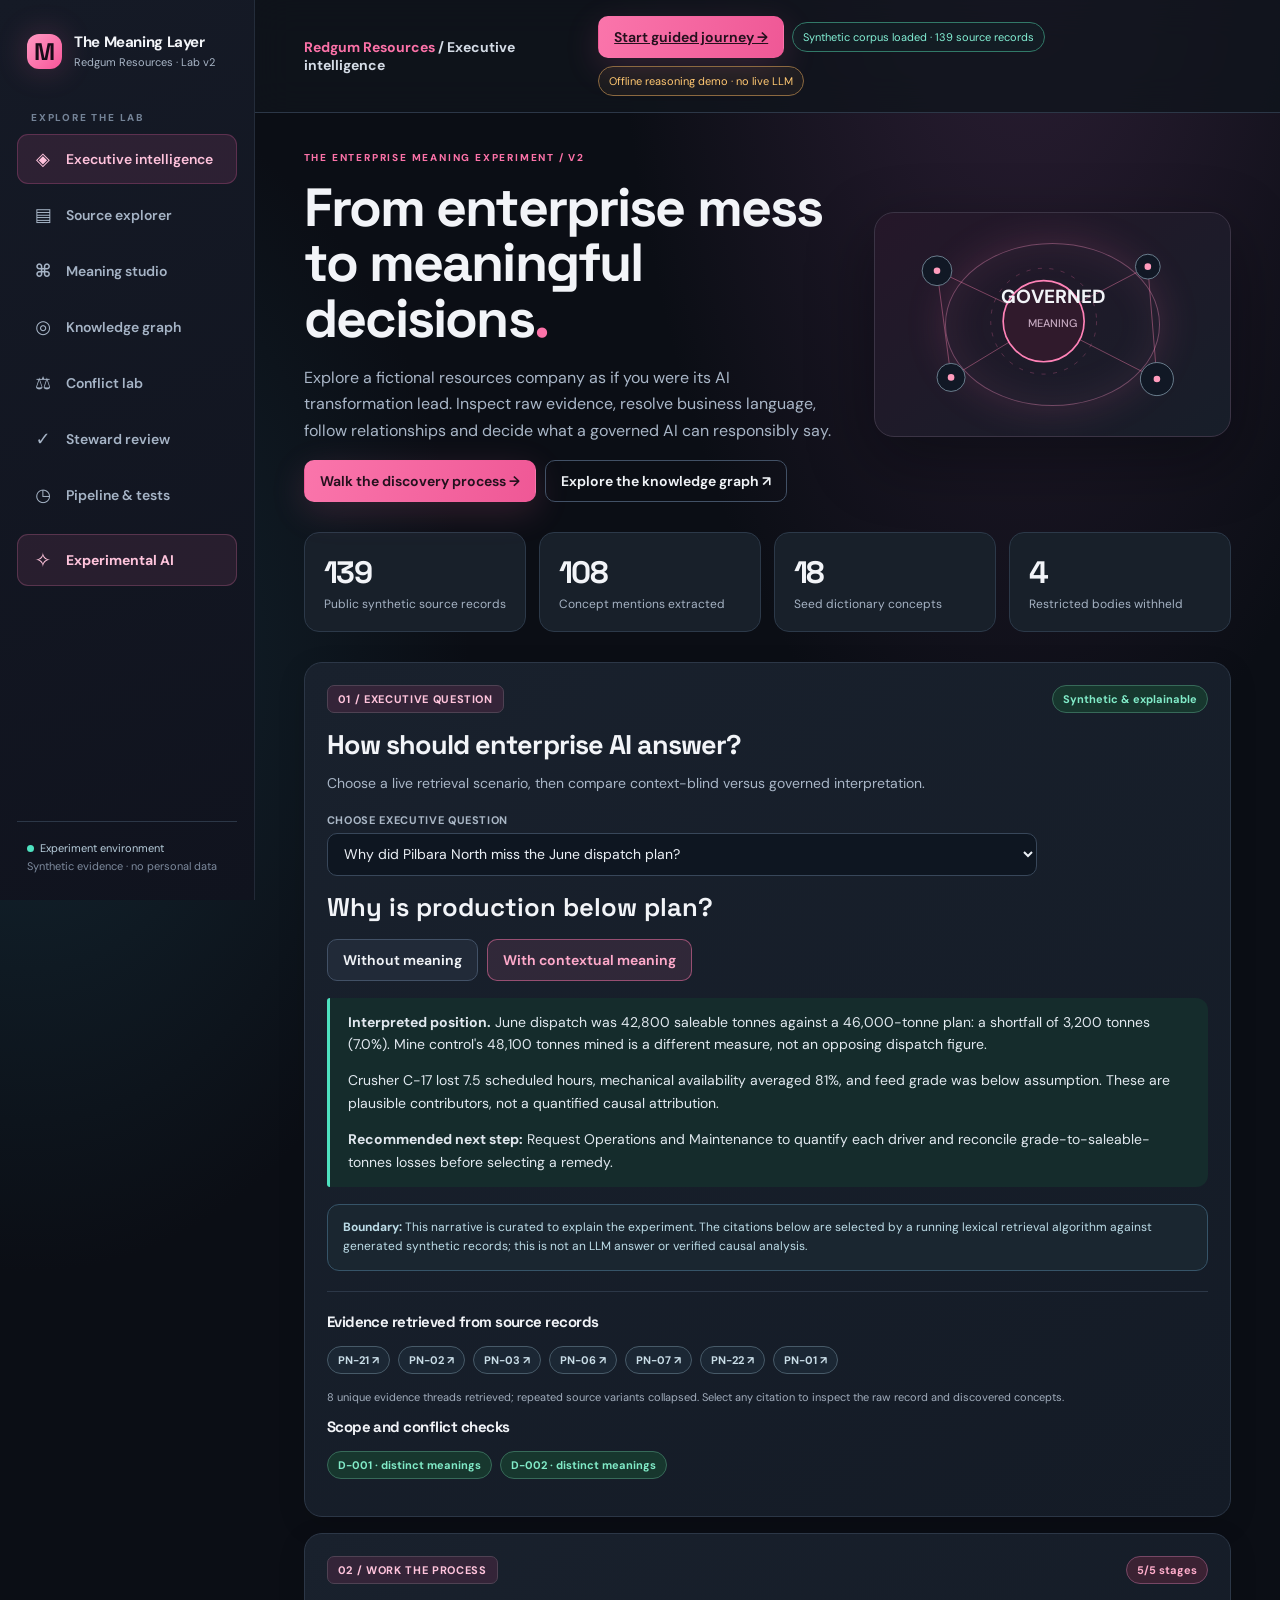
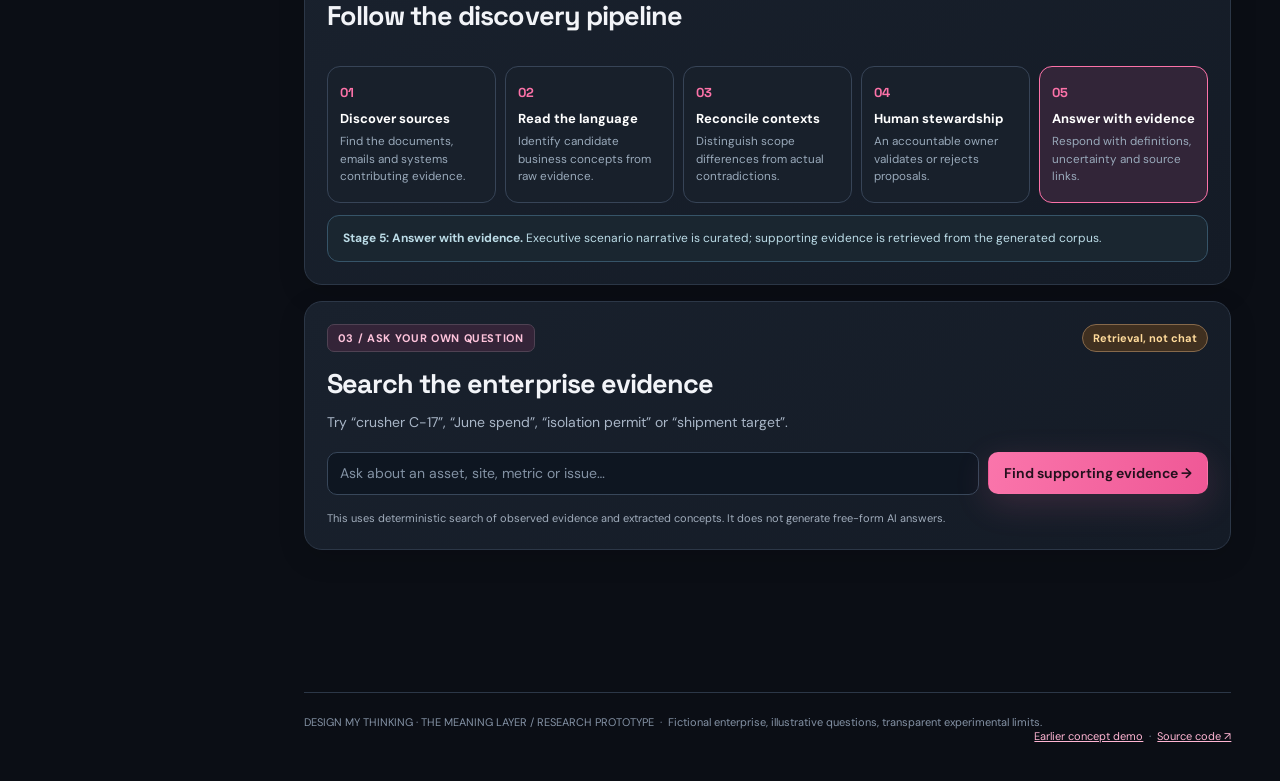
==== commit 712391bf: "Add five-stage guided executive journey and regression tests" ====
--- a/index.html
+++ b/index.html
@@ -35,7 +35,7 @@
     <div class="app">
       <header class="topbar">
         <div class="crumb" id="crumb"><b>Redgum Resources</b> / Executive intelligence</div>
-        <div class="top-right">
+        <div class="top-right"><a class="btn primary" href="./journey.html">Start guided journey →</a>
           <span class="badge live" id="datasetStatus">Loading synthetic dataset…</span>
           <span class="badge warning">Offline reasoning demo · no live LLM</span>
         </div>
--- a/lab/style.css
+++ b/lab/style.css
@@ -40,3 +40,9 @@
 a:hover{text-decoration-color:var(--hot)}
 .btn:disabled{opacity:.4;cursor:not-allowed}
 .table tr[data-action="doc"]:focus-visible{outline:2px solid var(--hot);outline-offset:-3px}
+
+.nav a.nav-ai-link{display:flex;align-items:center;gap:12px;width:100%;text-decoration:none;text-align:left;border:1px solid #9d567a69;background:#ff79b018;color:#ffc4dc;border-radius:11px;padding:12px 14px;font-weight:700;margin-top:8px}
+.nav a.nav-ai-link:hover{background:#ff79b02e;border-color:#ff88bf;color:white}
+.nav a.nav-ai-link .icon{display:inline-flex;width:22px;justify-content:center;font-size:20px}
+@media(max-width:1150px){.nav a.nav-ai-link{justify-content:center;padding:12px}.nav a.nav-ai-link .nav-label{display:none}}
+@media(max-width:560px){.nav a.nav-ai-link{padding:9px 10px;margin-top:0}}
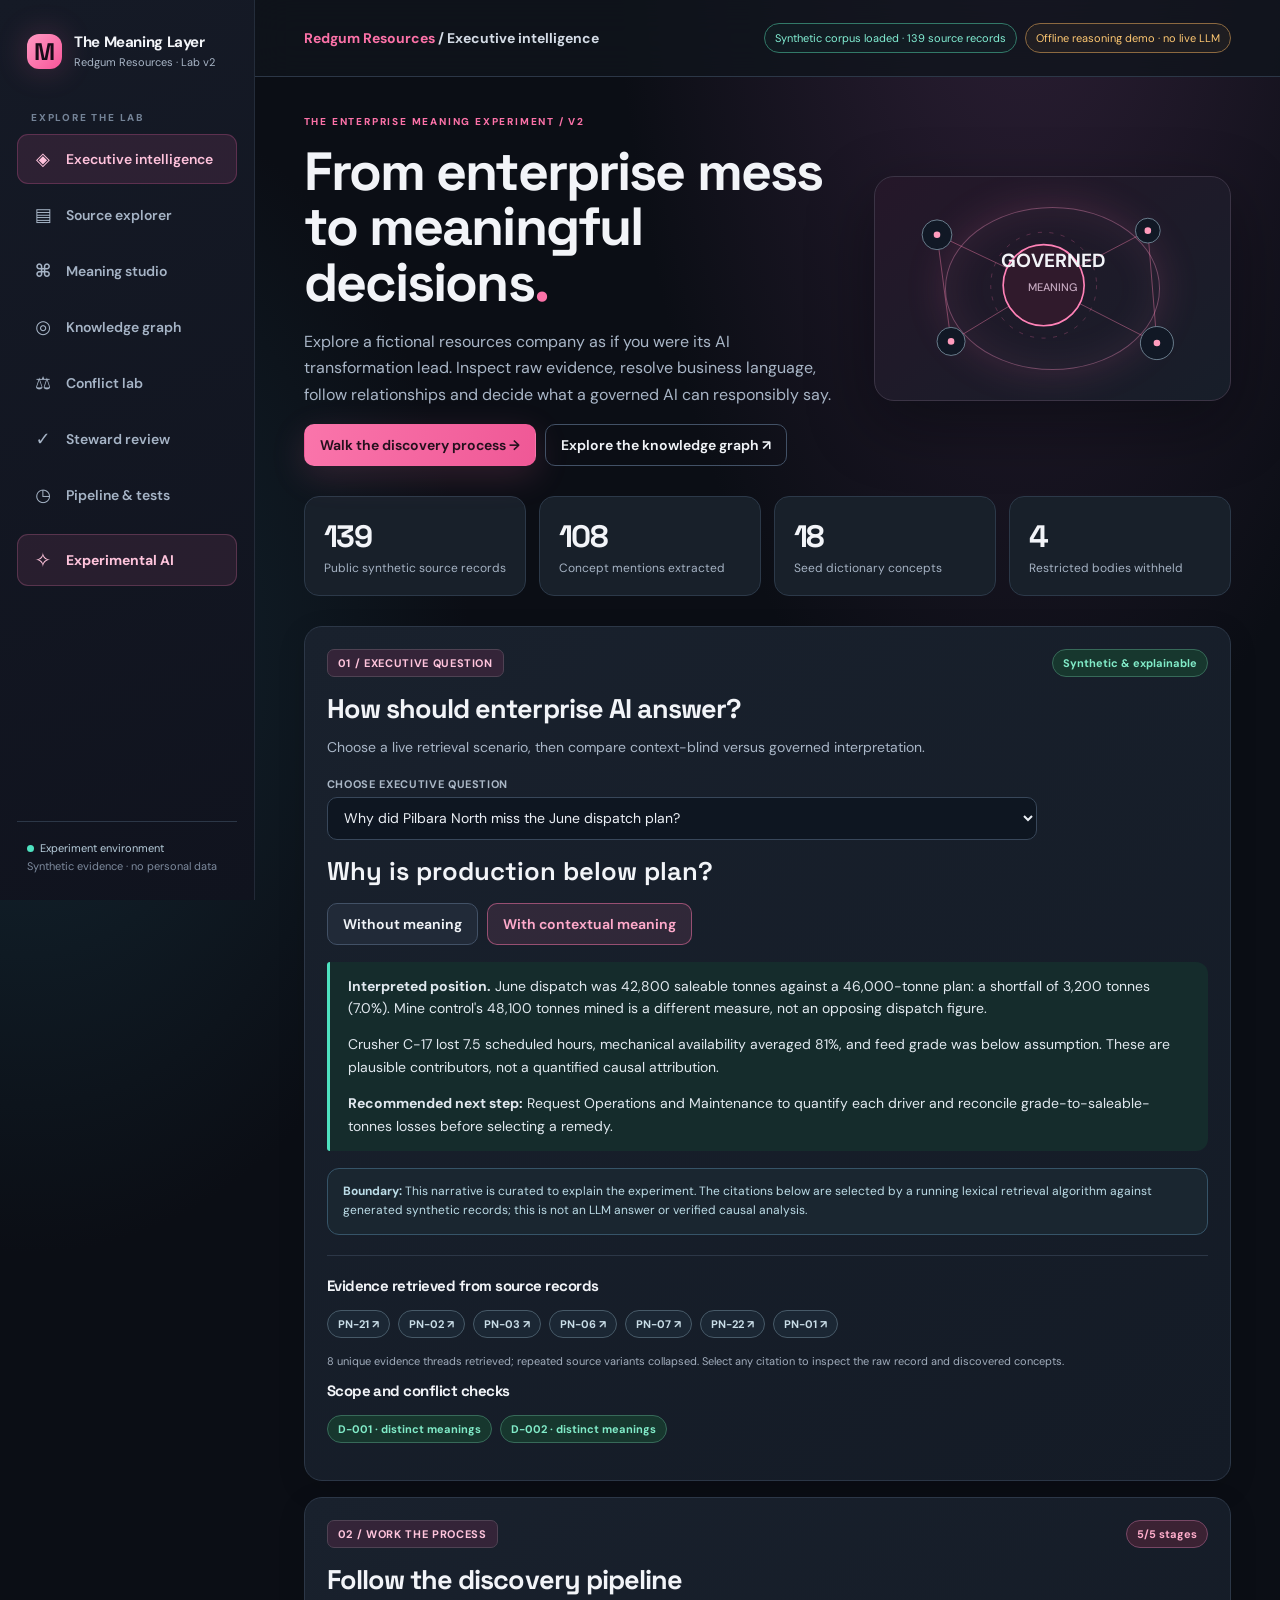
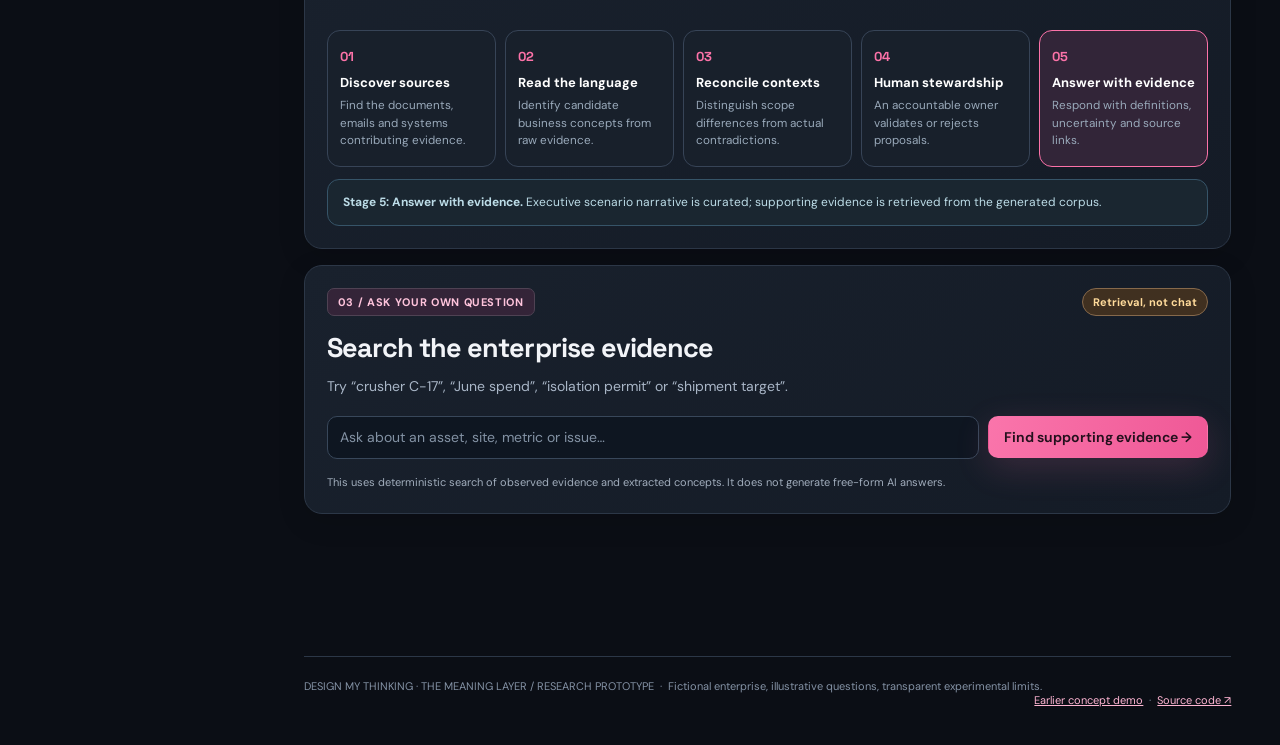
==== commit 747e3a3d: "Load evidence graph module ahead of lab application" ====
--- a/index.html
+++ b/index.html
@@ -35,7 +35,7 @@
     <div class="app">
       <header class="topbar">
         <div class="crumb" id="crumb"><b>Redgum Resources</b> / Executive intelligence</div>
-        <div class="top-right"><a class="btn primary" href="./journey.html">Start guided journey →</a>
+        <div class="top-right">
           <span class="badge live" id="datasetStatus">Loading synthetic dataset…</span>
           <span class="badge warning">Offline reasoning demo · no live LLM</span>
         </div>
@@ -56,6 +56,7 @@
   </div>
   <dialog id="docDialog" aria-label="Evidence details"></dialog>
   <noscript>This interactive prototype requires JavaScript. Please enable JavaScript to explore the evidence.</noscript>
+  <script src="./lab/graph.js?edition=1" defer></script>
   <script src="./lab/app.js?edition=2" defer></script>
 </body>
 </html>
--- a/lab/style.css
+++ b/lab/style.css
@@ -46,3 +46,36 @@
 .nav a.nav-ai-link .icon{display:inline-flex;width:22px;justify-content:center;font-size:20px}
 @media(max-width:1150px){.nav a.nav-ai-link{justify-content:center;padding:12px}.nav a.nav-ai-link .nav-label{display:none}}
 @media(max-width:560px){.nav a.nav-ai-link{padding:9px 10px;margin-top:0}}
+
+
+/* Multi-layer evidence network: explicit source, meaning, context and decision layers. */
+.graph-controls{display:flex;flex-wrap:wrap;gap:12px;margin:0 0 15px}
+.graph-controls>div{flex:1 1 210px}
+.graph-controls select{width:100%;max-width:380px}
+.graph-metrics{display:grid;grid-template-columns:repeat(4,minmax(0,1fr));gap:9px;margin:12px 0 16px}
+.graph-metrics>div{border:1px solid #394c5b;background:#172330;border-radius:12px;padding:11px}
+.graph-metrics strong{display:block;color:#ffd0e4;font-size:21px}
+.graph-metrics span{font-size:11px;color:#aabfcd}
+.graph-canvas{overflow-x:auto;overflow-y:hidden;min-height:800px;scrollbar-color:#607386 #121924}
+.graph-canvas svg{min-width:1060px;width:100%;height:800px;display:block}
+.graph-column-head{font:700 13px 'DM Sans',sans-serif;letter-spacing:1px;fill:#aac0cd}
+.graph-link{fill:none;stroke:#75a0b4;stroke-opacity:.22;stroke-width:1.6}
+.graph-link.graph-risk{stroke:#fba3c2;stroke-dasharray:5 4;stroke-opacity:.36}
+.graph-link.highlight{stroke:#ff89be;stroke-opacity:.9;stroke-width:3}
+.graph-object{cursor:pointer;outline:none}
+.graph-object rect{fill:#203648;stroke:#688ba0;stroke-width:1.4;transition:stroke .15s}
+.graph-object.graph-document rect{fill:#152735;stroke:#4c7d93}
+.graph-object.graph-context rect{fill:#322641;stroke:#da8cbd}
+.graph-object.graph-issue rect{fill:#462e39;stroke:#f4a8bd}
+.graph-object.graph-decision rect{fill:#1e4641;stroke:#84e8be}
+.graph-object.selected rect,.graph-object:focus-visible rect{stroke:#fff;stroke-width:3;filter:drop-shadow(0 0 7px #ff82bd)}
+.graph-object.muted{opacity:.37}
+.graph-object text{pointer-events:none;font:700 12px 'DM Sans',sans-serif;fill:#f0f6fd}
+.graph-object.graph-document text{font-size:11px}
+.graph-object .node-subtitle{font:10px 'DM Sans',sans-serif;fill:#b8c9d9}
+.graph-detail{align-self:start;position:relative}
+@media(max-width:850px){
+  .graph-metrics{grid-template-columns:repeat(2,minmax(0,1fr))}
+  .graph-canvas{min-height:800px}
+  .graph-canvas svg{height:800px;min-width:1060px}
+}
